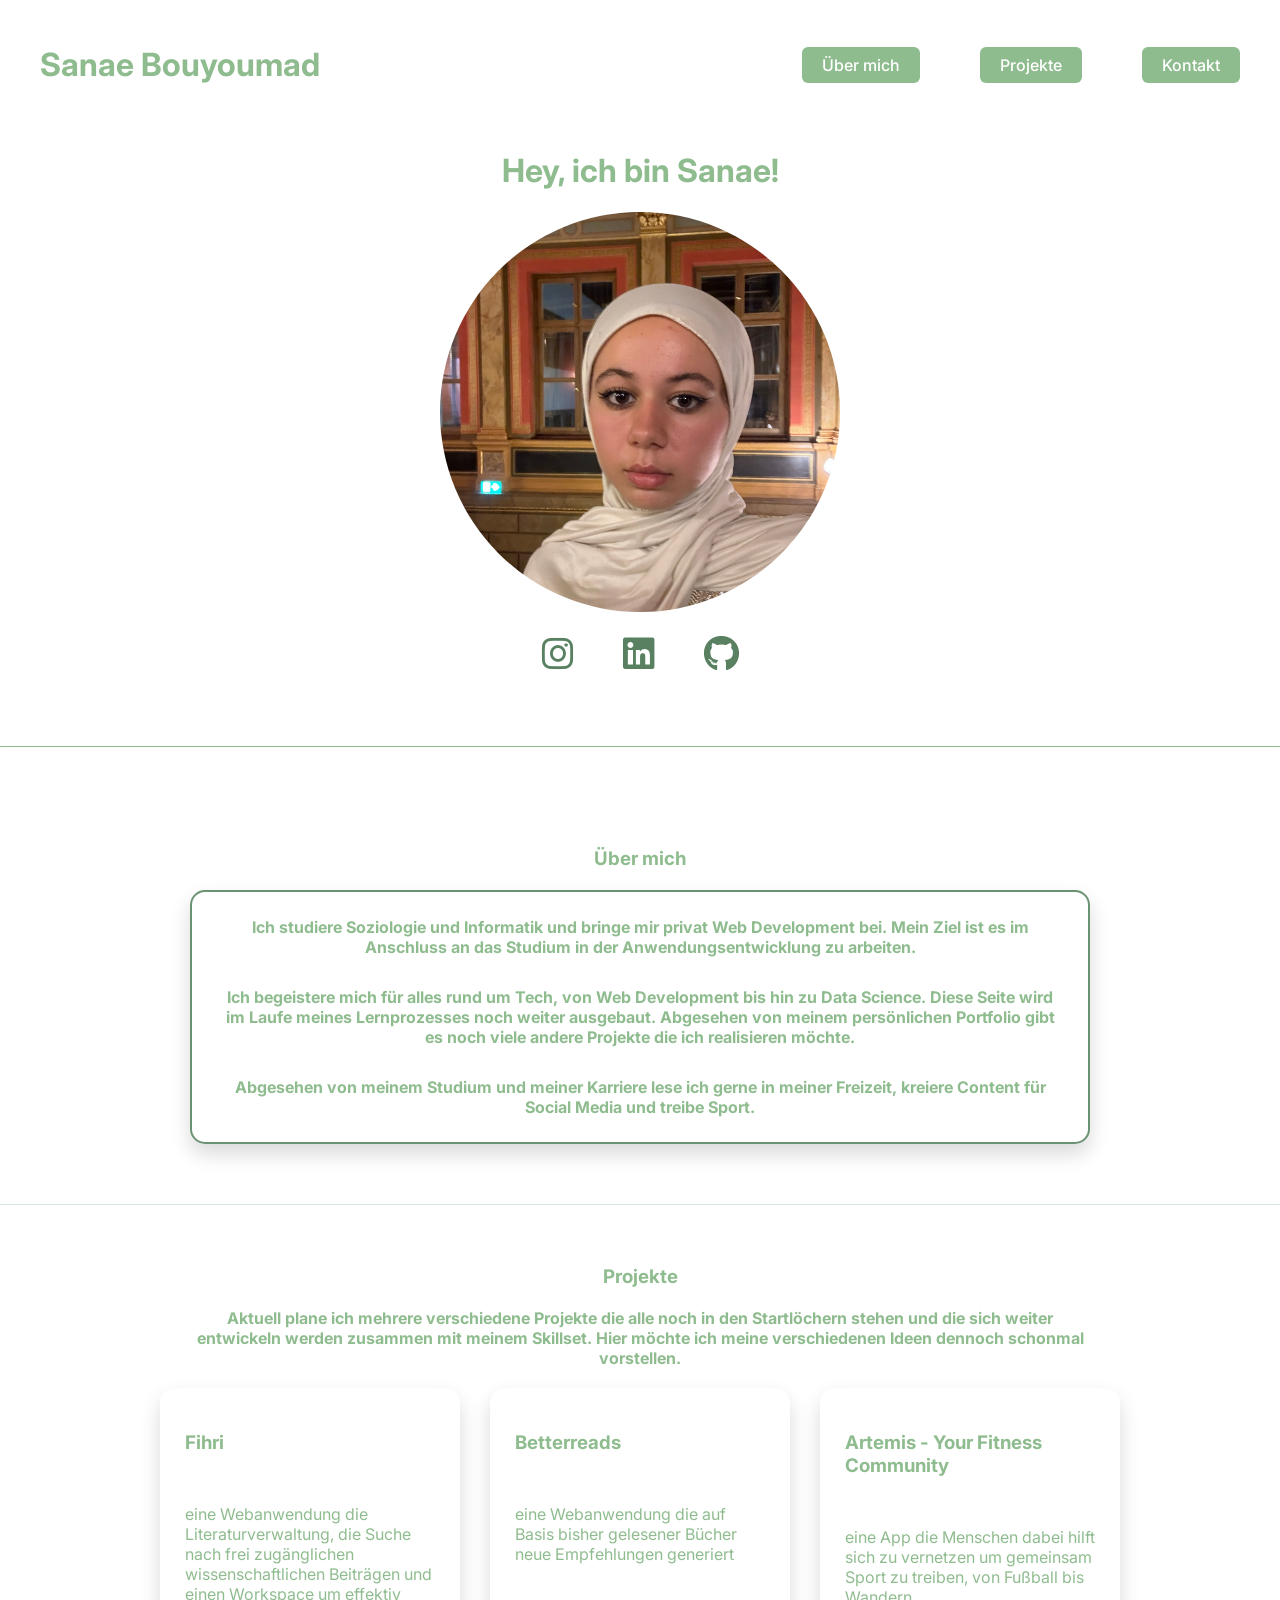
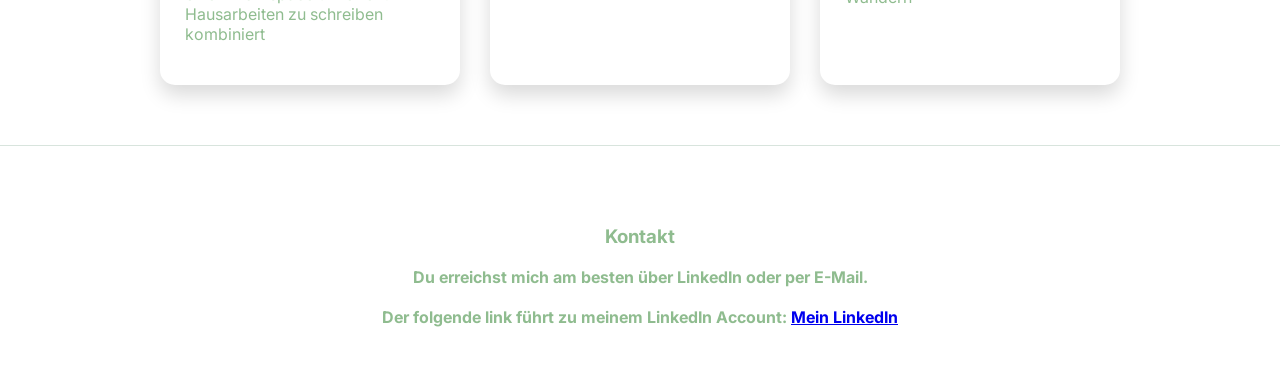
==== index.html @ 38e50672 "Über mich Text geändert" ====
<!DOCTYPE html>
<html lang="en">
<head>
    <meta charset="UTF-8">
    <meta name="viewport" content="width=device-width, initial-scale=1.0">
    <title>Mein Portfolio</title>
    <!-- index.html -->
    <link rel="stylesheet" href="styles.css">
    <link rel="preconnect" href="https://fonts.googleapis.com">
    <link rel="preconnect" href="https://fonts.gstatic.com" crossorigin>
    <link href="https://fonts.googleapis.com/css2?family=Inter:wght@100..900&display=swap" rel="stylesheet">
    <link 
    rel="stylesheet" 
    href="https://cdnjs.cloudflare.com/ajax/libs/font-awesome/6.7.2/css/all.min.css"/>


</head>
<body>
    <div class="header">
        <div> <h1> Sanae Bouyoumad </h1></div>
    <div class="navigation">
        <a href="#ueber-mich"> Über mich </a>
        <a href="#projekte"> Projekte</a> 
        <a href="#kontakt"> Kontakt</a>
    </div> 
    </div>
        <h1 class="center bold"> Hey, ich bin Sanae!</h1> 
      <div class="hero-image">
       <img class="center" src="IMG_0270.JPEG" alt="Mein Bild" width="200"> 
      </div>
    <div class="social-links">
            <a href="https://www.instagram.com/sanae_bouyoumad/" target="_blank">
                <i class="fa-brands fa-instagram"></i>
            </a>
            <a href="https://www.linkedin.com/in/sanae-bouyoumad-3b8702268/" target="_blank">
                <i class="fa-brands fa-linkedin"></i>
            </a>
            <a href="https://github.com/Sanaebyd" target="_blank">
                <i class="fa-brands fa-github"></i>
            </a>
        </div>
        <div class="divider"></div>
    <section id="ueber-mich">
        <h3 class="center section-title"> Über mich </h3>
        <div class="container-bio">
        <p class="bio"> Ich studiere Soziologie und Informatik und bringe mir privat Web Development bei. Mein Ziel ist es im Anschluss an das Studium in der Anwendungsentwicklung zu arbeiten.  </p>
        <p class="bio">Ich begeistere mich für alles rund um Tech, von Web Development bis hin zu Data Science.
            Diese Seite wird im Laufe meines Lernprozesses noch weiter ausgebaut. Abgesehen von meinem persönlichen Portfolio gibt es noch viele andere Projekte die ich realisieren möchte.</p>
        <p class="bio"> Abgesehen von meinem Studium und meiner Karriere lese ich gerne in meiner Freizeit, kreiere Content für Social Media und treibe Sport.</p>
        </div>
    </div>
    </section>
    
    <div id="projekte">
        <h3 class="center bio"> Projekte </h3>
        <p class="center bio"> Aktuell plane ich mehrere verschiedene Projekte die alle noch in den Startlöchern stehen und die sich weiter entwickeln werden zusammen mit meinem Skillset. Hier möchte ich meine verschiedenen Ideen dennoch schonmal vorstellen.</p>
        <section class="cards">
        <article class="card">
            <h3> Fihri</h3>
            <p>eine Webanwendung die Literaturverwaltung, die Suche nach frei zugänglichen wissenschaftlichen Beiträgen und einen Workspace um effektiv Hausarbeiten zu schreiben kombiniert</p>
        </article>
        <article class="card">
        <h3>Betterreads</h3>
        <p>eine Webanwendung die auf Basis bisher gelesener Bücher neue Empfehlungen generiert</p>
        </article>
        <article class="card">
         <h3>Artemis - Your Fitness Community</h3> 
         <p>eine App die Menschen dabei hilft sich zu vernetzen um gemeinsam Sport zu treiben, von Fußball bis Wandern</p>
        </article>
        </section>
    </div>
    <div id="kontakt">
    <h3 class="center bold">Kontakt</h3>
    <p class="center bio">Du erreichst mich am besten über LinkedIn oder per E-Mail.</p>
    <p class="center bio">Der folgende link führt zu meinem LinkedIn Account: <a href= "https://www.linkedin.com/in/sanae-bouyoumad-3b8702268/"> Mein LinkedIn </a> </p>
</div>
</body>
</html>
---- styles.css ----
* {
  box-sizing: border-box;
}

html {
  scroll-behavior: smooth;
}

body {
  color: darkseagreen;
  font-family: "Inter", sans-serif;
  margin: 0;
}

.center {
  text-align: center;
}

.bold,
.center.bold {
  font-weight: bold;
}

img.center {
  display: block;
  margin: 0 auto;
  width: 400px;
  height: 400px;
  border-radius: 50%;
  object-fit: cover;
}

.header {
  display: flex;
  justify-content: space-between;
  align-items: center;
  padding: 24px 40px;
}

.navigation {
  display: flex;
  gap: 60px;
}

.navigation a,
.navigation a:visited {
  color: white;
  background-color: darkseagreen;
  padding: 8px 20px;
  border-radius: 6px;
  text-decoration: none;
  font-weight: 500;
}

.navigation a:hover {
  background-color: #6b9373;
}

.center.bio {
  max-width: 900px;
  margin: 0 auto;
  font-weight: bold;
  margin-bottom: 20px;
}

/* Abschnitte: jeder wirkt wie ein eigener Block */

#ueber-mich,
#projekte,
#kontakt {
  padding: 60px 20px;
  
}


#projekte,
#kontakt {
  border-top: 1px solid #d8e4dd;
}


#ueber-mich > *:last-child,
#projekte > *:last-child,
#kontakt > *:last-child {
  margin-bottom: 0;
}

.container-bio {
  display: flex;
  align-items: center;
  flex-direction: column;
  gap: 30px;
  max-width: 900px;
  margin: 0 auto;
  justify-content: space-evenly;
  border:2px solid #6b9373;
  padding: 25px;
  box-shadow: 0 10px 20px rgba(0,0,0,0.15);
  border-radius: 15px;
}

.bio {
  flex: 2;
  font-weight: bold;
  text-align: center;
}




.section-title{
  text-align: center;
  margin: 0 0 20px 0;
}


#ueber-mich h2,
#ueber-mich p,
#ueber-mich .bio {
  margin: 0;
}
.hero-image {
  margin-bottom: 20px;
}
.cards {
  display:flex;
  gap: 30px;
  justify-content: center;
  flex-wrap: wrap;
}
.card {
  width: 300px;
  padding: 25px;
  background: white;
  border-radius: 15px;
  box-shadow: 0 10px 20px rgba(0,0,0,0.15);
  display: flex;
  flex-direction: column;
  gap: 15px;
}

.card .h3{
  justify-content: center;
}

.social-links {
    font-size: 2.25rem;
}

.social-links a {
    padding: 0;
    margin: 0 0.75rem;
}

.social-links a i {
    transition: transform 0.3s, color 0.3s;
}

.social-links a:hover i {
    color: #a5d6b0;
    transform: scale(1.2);
}

.social-links i {
    color: #588061;
    font-weight: 500;
}

.social-links{
  display: flex;
  justify-content: center;
  gap: 25px;
  margin-top: 20px;
  margin-bottom: 70px;
}

.divider {
  width: 100%;
  height: 1px;
  background: darkseagreen;
  border-radius: 10px;
  margin: 40px auto;
}
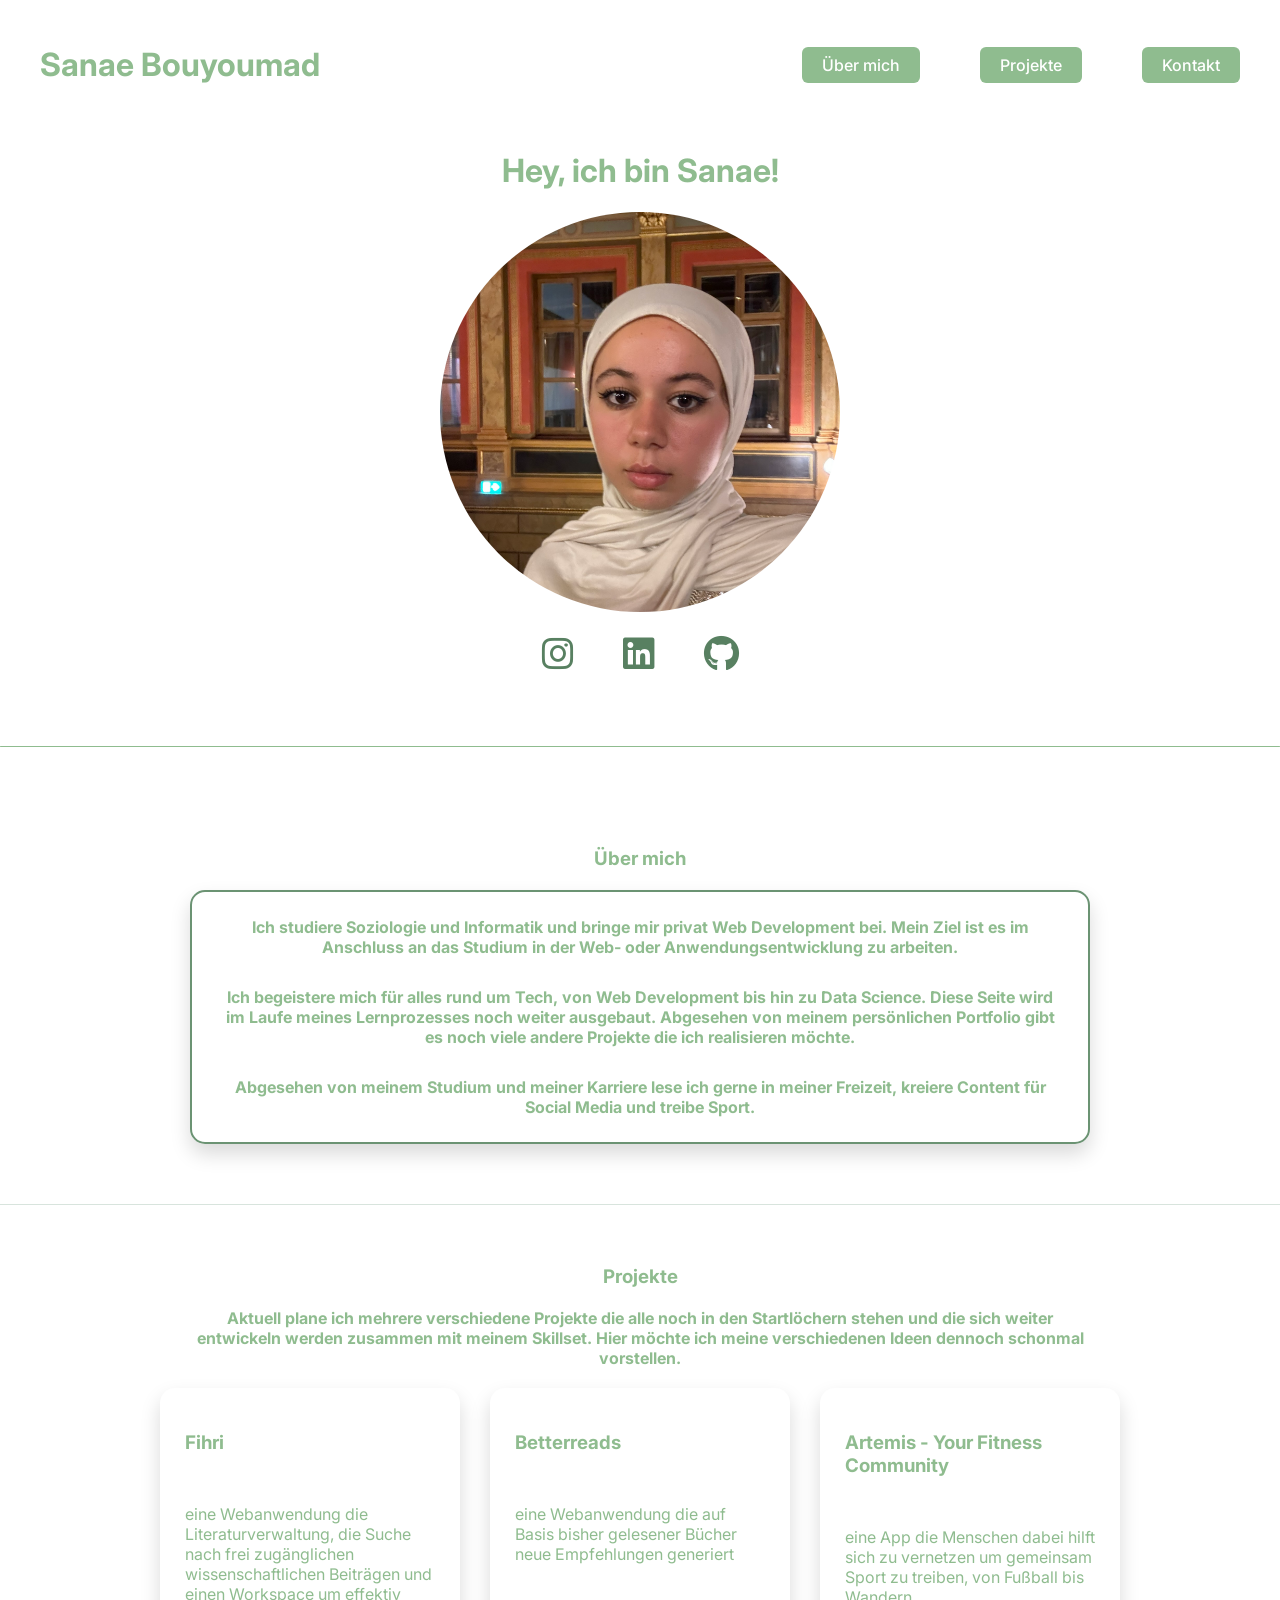
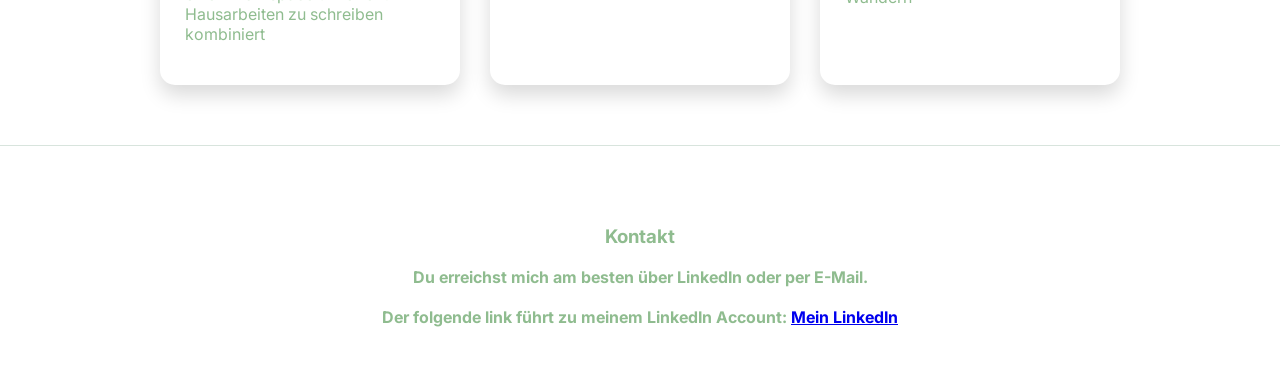
==== commit 5f6513f1: "Bio text  korrigiert" ====
--- a/index.html
+++ b/index.html
@@ -43,7 +43,7 @@
     <section id="ueber-mich">
         <h3 class="center section-title"> Über mich </h3>
         <div class="container-bio">
-        <p class="bio"> Ich studiere Soziologie und Informatik und bringe mir privat Web Development bei. Mein Ziel ist es im Anschluss an das Studium in der Anwendungsentwicklung zu arbeiten.  </p>
+        <p class="bio"> Ich studiere Soziologie und Informatik und bringe mir privat Web Development bei. Mein Ziel ist es im Anschluss an das Studium in der Web- oder Anwendungsentwicklung zu arbeiten.  </p>
         <p class="bio">Ich begeistere mich für alles rund um Tech, von Web Development bis hin zu Data Science.
             Diese Seite wird im Laufe meines Lernprozesses noch weiter ausgebaut. Abgesehen von meinem persönlichen Portfolio gibt es noch viele andere Projekte die ich realisieren möchte.</p>
         <p class="bio"> Abgesehen von meinem Studium und meiner Karriere lese ich gerne in meiner Freizeit, kreiere Content für Social Media und treibe Sport.</p>
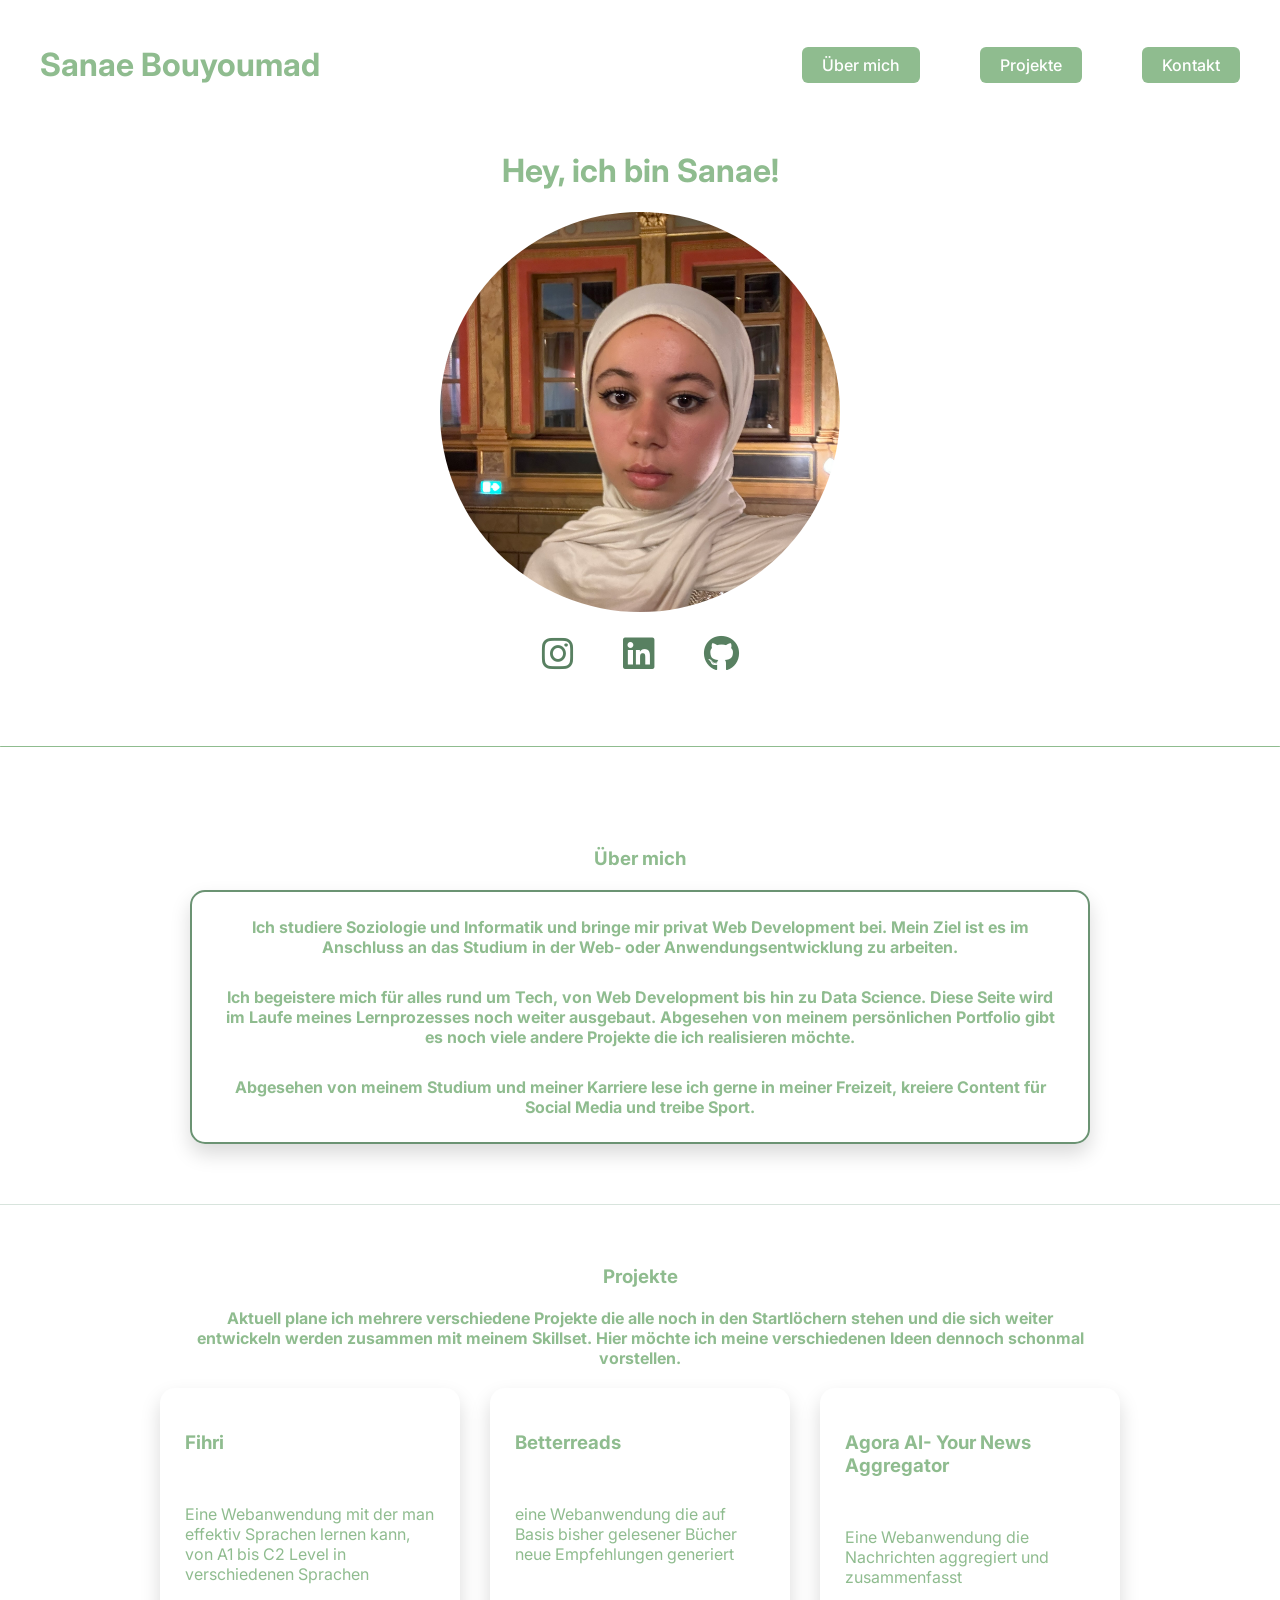
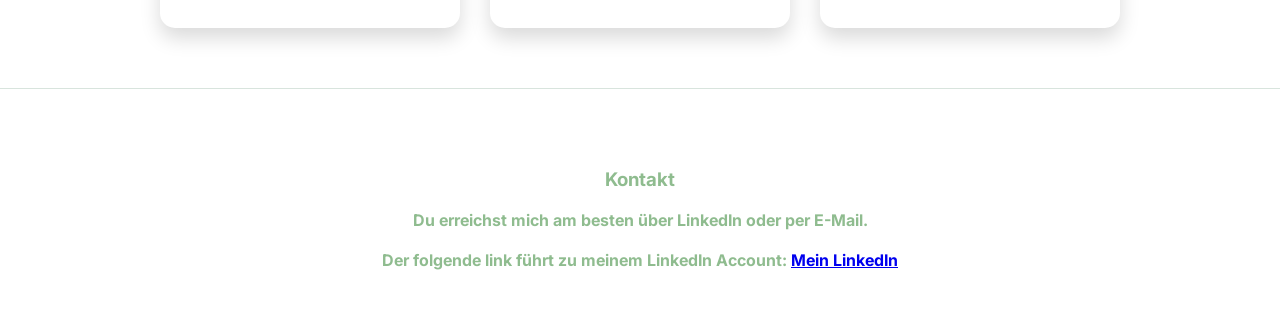
==== commit aefe4447: "Projektübersicht aktualisiert" ====
--- a/index.html
+++ b/index.html
@@ -57,15 +57,15 @@
         <section class="cards">
         <article class="card">
             <h3> Fihri</h3>
-            <p>eine Webanwendung die Literaturverwaltung, die Suche nach frei zugänglichen wissenschaftlichen Beiträgen und einen Workspace um effektiv Hausarbeiten zu schreiben kombiniert</p>
+            <p>Eine Webanwendung mit der man effektiv Sprachen lernen kann, von A1 bis C2 Level in verschiedenen Sprachen</p>
         </article>
         <article class="card">
         <h3>Betterreads</h3>
         <p>eine Webanwendung die auf Basis bisher gelesener Bücher neue Empfehlungen generiert</p>
         </article>
         <article class="card">
-         <h3>Artemis - Your Fitness Community</h3> 
-         <p>eine App die Menschen dabei hilft sich zu vernetzen um gemeinsam Sport zu treiben, von Fußball bis Wandern</p>
+         <h3>Agora AI- Your News Aggregator</h3> 
+         <p>Eine Webanwendung die Nachrichten aggregiert und zusammenfasst</p>
         </article>
         </section>
     </div>
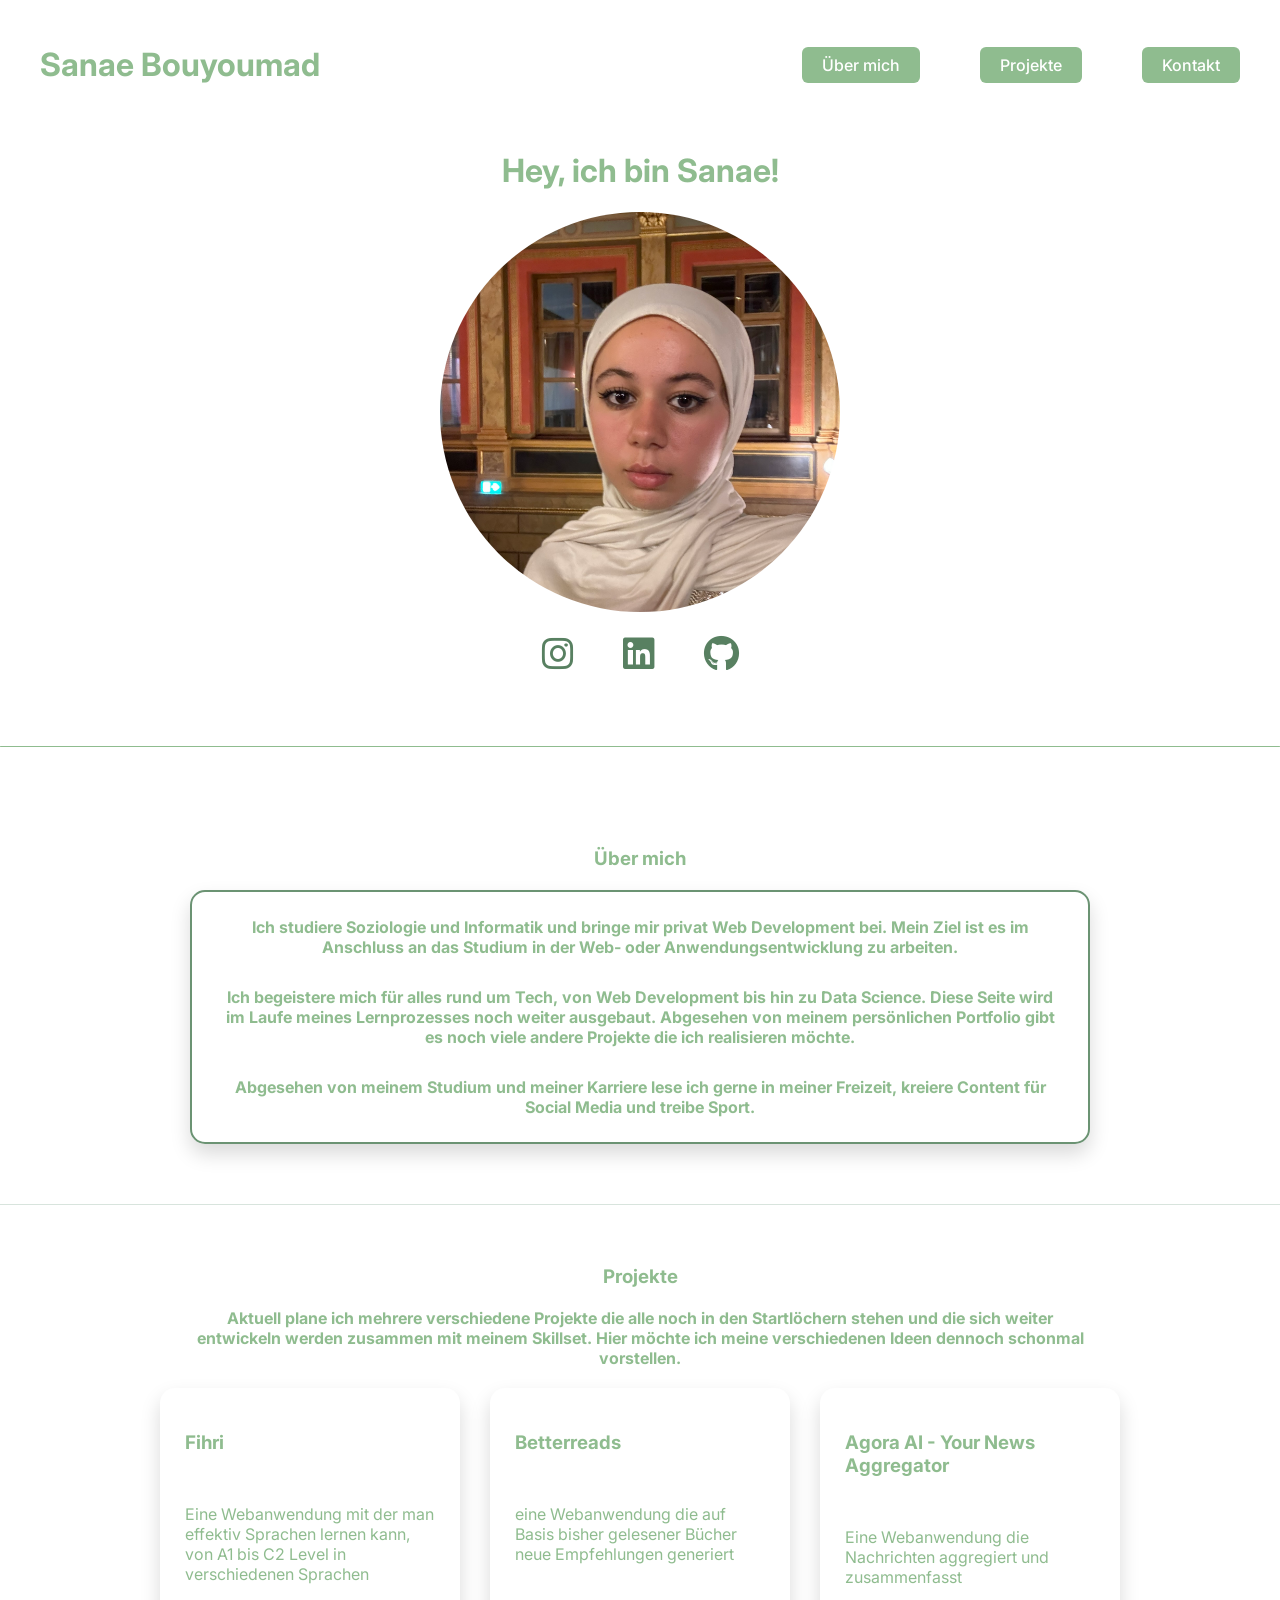
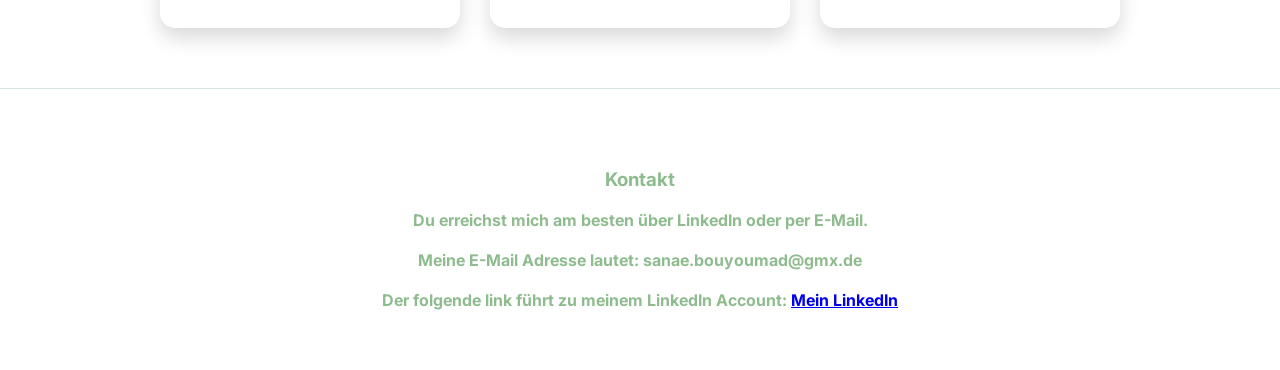
==== commit f43f2ca7: "Konaktinfos aktualisiert" ====
--- a/index.html
+++ b/index.html
@@ -64,7 +64,7 @@
         <p>eine Webanwendung die auf Basis bisher gelesener Bücher neue Empfehlungen generiert</p>
         </article>
         <article class="card">
-         <h3>Agora AI- Your News Aggregator</h3> 
+         <h3>Agora AI - Your News Aggregator</h3> 
          <p>Eine Webanwendung die Nachrichten aggregiert und zusammenfasst</p>
         </article>
         </section>
@@ -72,6 +72,7 @@
     <div id="kontakt">
     <h3 class="center bold">Kontakt</h3>
     <p class="center bio">Du erreichst mich am besten über LinkedIn oder per E-Mail.</p>
+    <p class="center bio">Meine E-Mail Adresse lautet: sanae.bouyoumad@gmx.de</p>
     <p class="center bio">Der folgende link führt zu meinem LinkedIn Account: <a href= "https://www.linkedin.com/in/sanae-bouyoumad-3b8702268/"> Mein LinkedIn </a> </p>
 </div>
 </body>
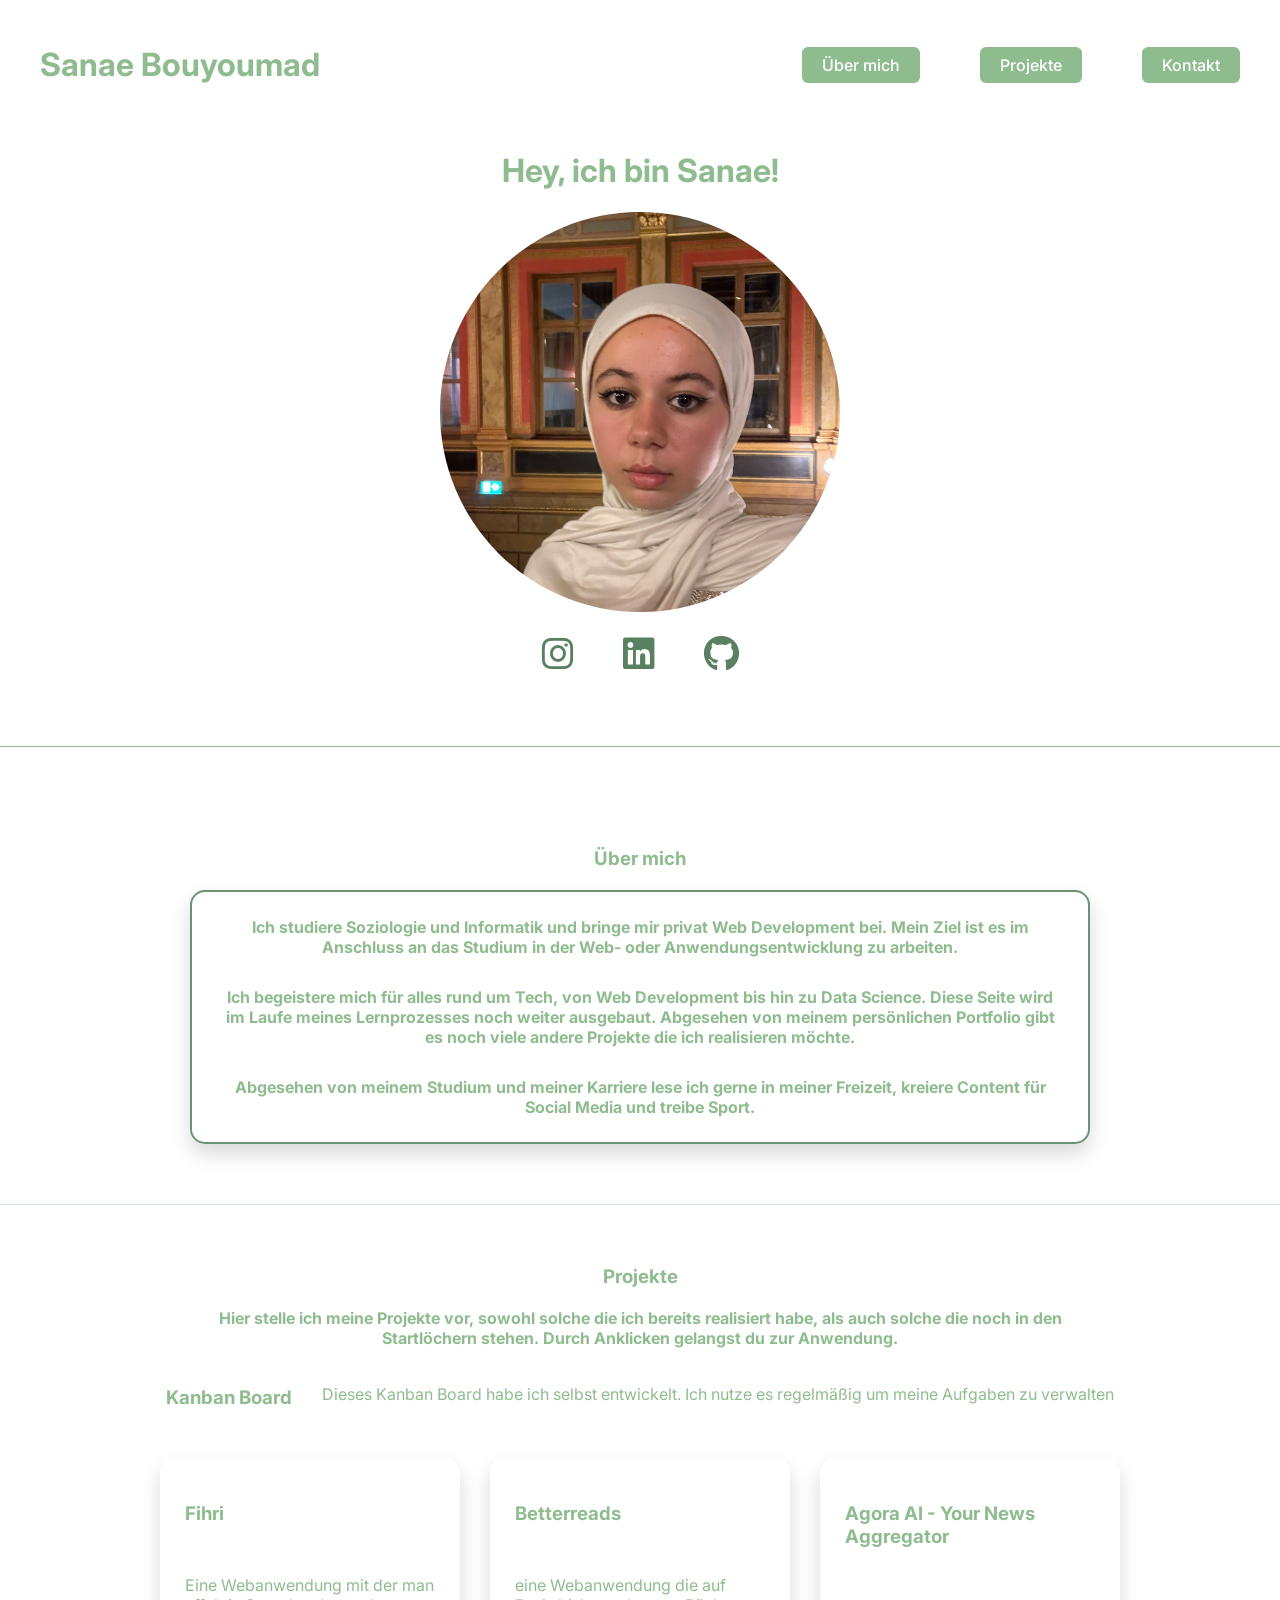
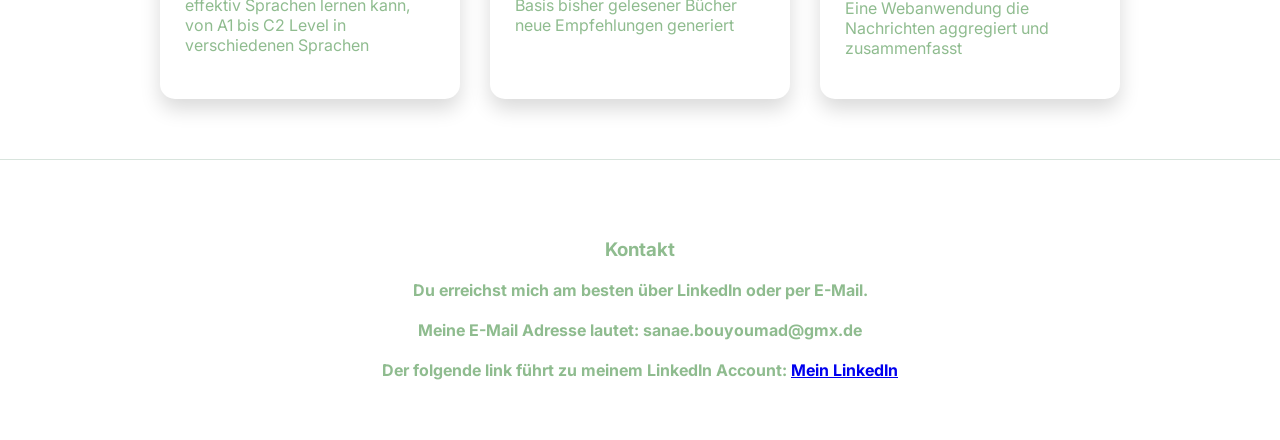
==== commit 18e9b827: "Projektkarte hinzugefügt" ====
--- a/index.html
+++ b/index.html
@@ -53,8 +53,12 @@
     
     <div id="projekte">
         <h3 class="center bio"> Projekte </h3>
-        <p class="center bio"> Aktuell plane ich mehrere verschiedene Projekte die alle noch in den Startlöchern stehen und die sich weiter entwickeln werden zusammen mit meinem Skillset. Hier möchte ich meine verschiedenen Ideen dennoch schonmal vorstellen.</p>
+        <p class="center bio"> Hier stelle ich meine Projekte vor, sowohl solche die ich bereits realisiert habe, als auch solche die noch in den Startlöchern stehen. Durch Anklicken gelangst du zur Anwendung.</p>
         <section class="cards">
+        <article class="cards"> 
+            <h3> Kanban Board</h3>
+            <p> Dieses Kanban Board habe ich selbst entwickelt. Ich nutze es regelmäßig um meine Aufgaben zu verwalten</p>
+        </article>
         <article class="card">
             <h3> Fihri</h3>
             <p>Eine Webanwendung mit der man effektiv Sprachen lernen kann, von A1 bis C2 Level in verschiedenen Sprachen</p>
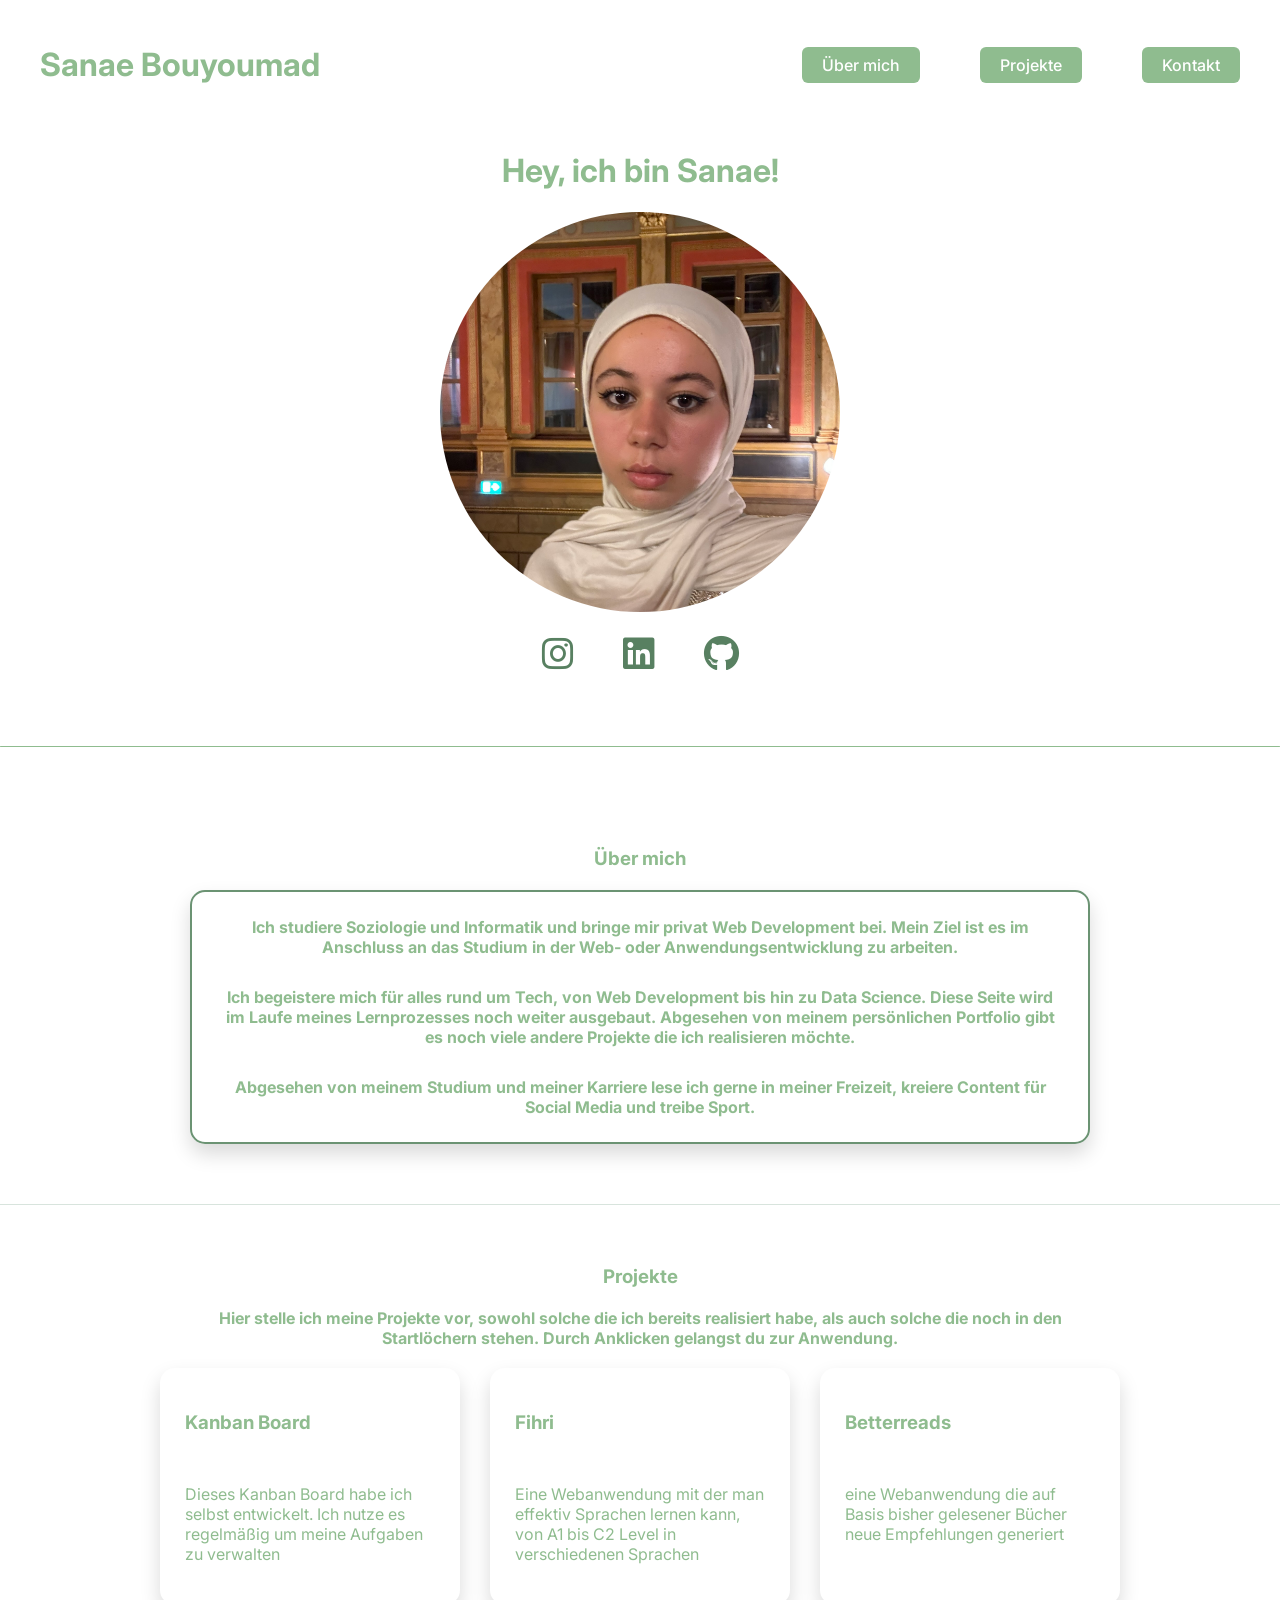
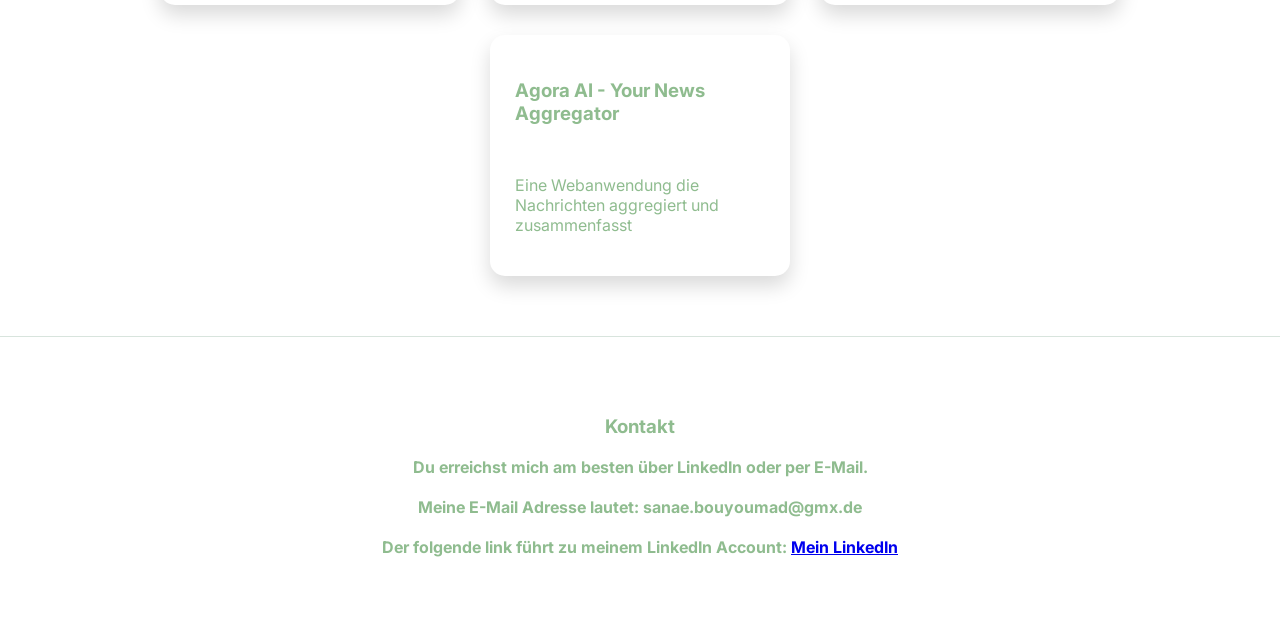
==== commit a07557da: "Fehler bei projektkarte behoben" ====
--- a/index.html
+++ b/index.html
@@ -55,7 +55,7 @@
         <h3 class="center bio"> Projekte </h3>
         <p class="center bio"> Hier stelle ich meine Projekte vor, sowohl solche die ich bereits realisiert habe, als auch solche die noch in den Startlöchern stehen. Durch Anklicken gelangst du zur Anwendung.</p>
         <section class="cards">
-        <article class="cards"> 
+        <article class="card"> 
             <h3> Kanban Board</h3>
             <p> Dieses Kanban Board habe ich selbst entwickelt. Ich nutze es regelmäßig um meine Aufgaben zu verwalten</p>
         </article>
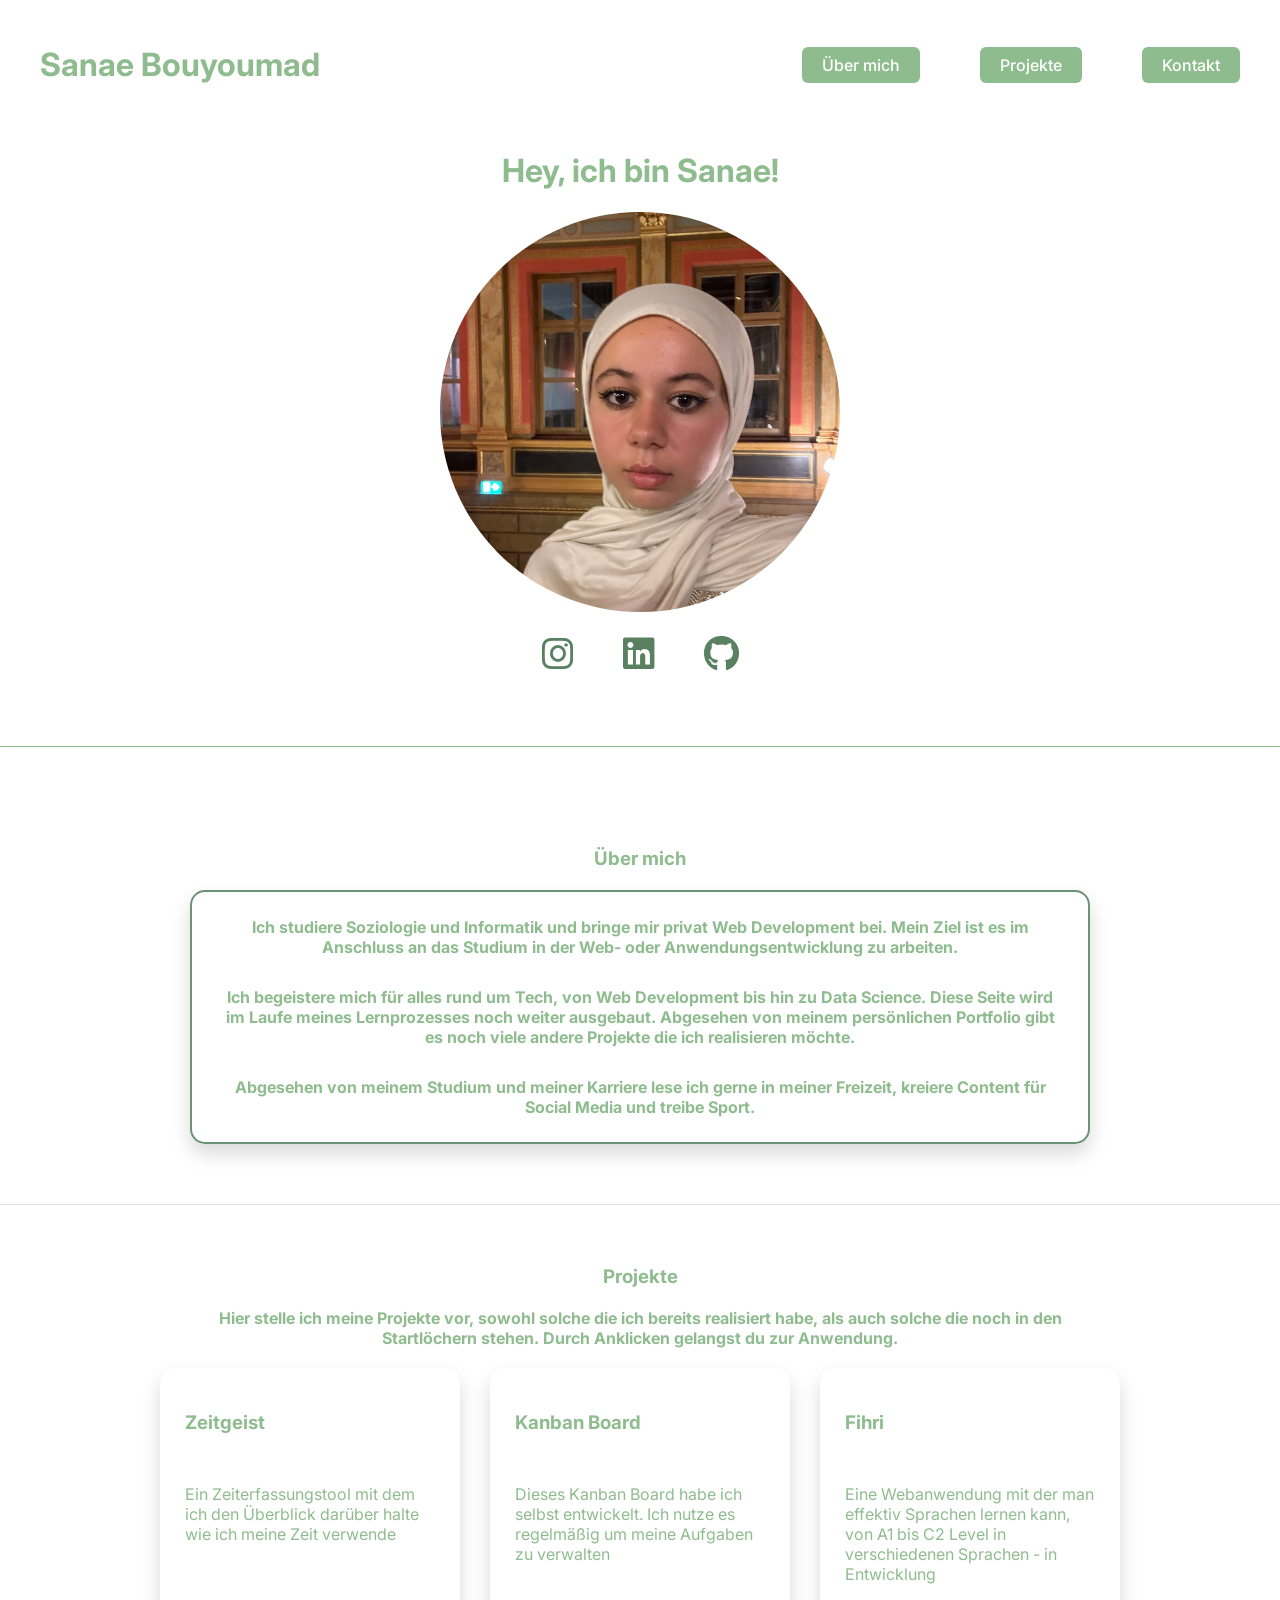
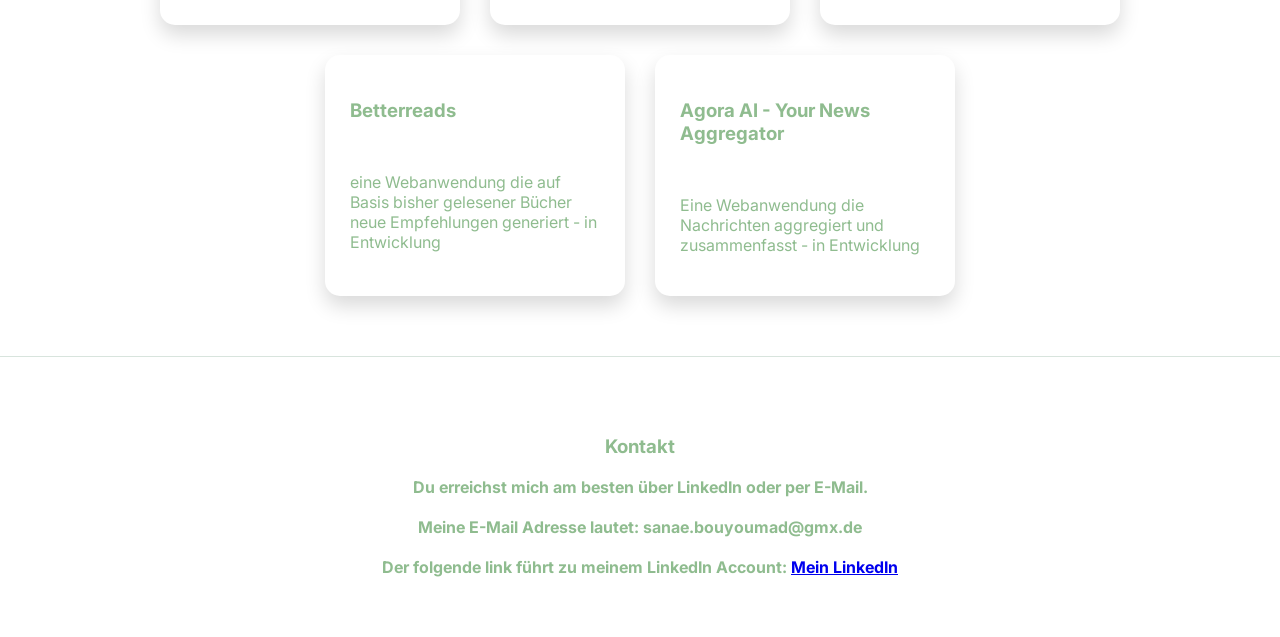
==== commit 7dfa2228: "Projektkarte hinzugefügt" ====
--- a/index.html
+++ b/index.html
@@ -56,20 +56,24 @@
         <p class="center bio"> Hier stelle ich meine Projekte vor, sowohl solche die ich bereits realisiert habe, als auch solche die noch in den Startlöchern stehen. Durch Anklicken gelangst du zur Anwendung.</p>
         <section class="cards">
         <article class="card"> 
+            <h3> Zeitgeist </h3>
+            <p> Ein Zeiterfassungstool mit dem ich den Überblick darüber halte wie ich meine Zeit verwende</p>
+        </article>
+        <article class="card"> 
             <h3> Kanban Board</h3>
             <p> Dieses Kanban Board habe ich selbst entwickelt. Ich nutze es regelmäßig um meine Aufgaben zu verwalten</p>
         </article>
         <article class="card">
             <h3> Fihri</h3>
-            <p>Eine Webanwendung mit der man effektiv Sprachen lernen kann, von A1 bis C2 Level in verschiedenen Sprachen</p>
+            <p>Eine Webanwendung mit der man effektiv Sprachen lernen kann, von A1 bis C2 Level in verschiedenen Sprachen - in Entwicklung</p>
         </article>
         <article class="card">
         <h3>Betterreads</h3>
-        <p>eine Webanwendung die auf Basis bisher gelesener Bücher neue Empfehlungen generiert</p>
+        <p>eine Webanwendung die auf Basis bisher gelesener Bücher neue Empfehlungen generiert - in Entwicklung </p>
         </article>
         <article class="card">
          <h3>Agora AI - Your News Aggregator</h3> 
-         <p>Eine Webanwendung die Nachrichten aggregiert und zusammenfasst</p>
+         <p>Eine Webanwendung die Nachrichten aggregiert und zusammenfasst - in Entwicklung </p>
         </article>
         </section>
     </div>
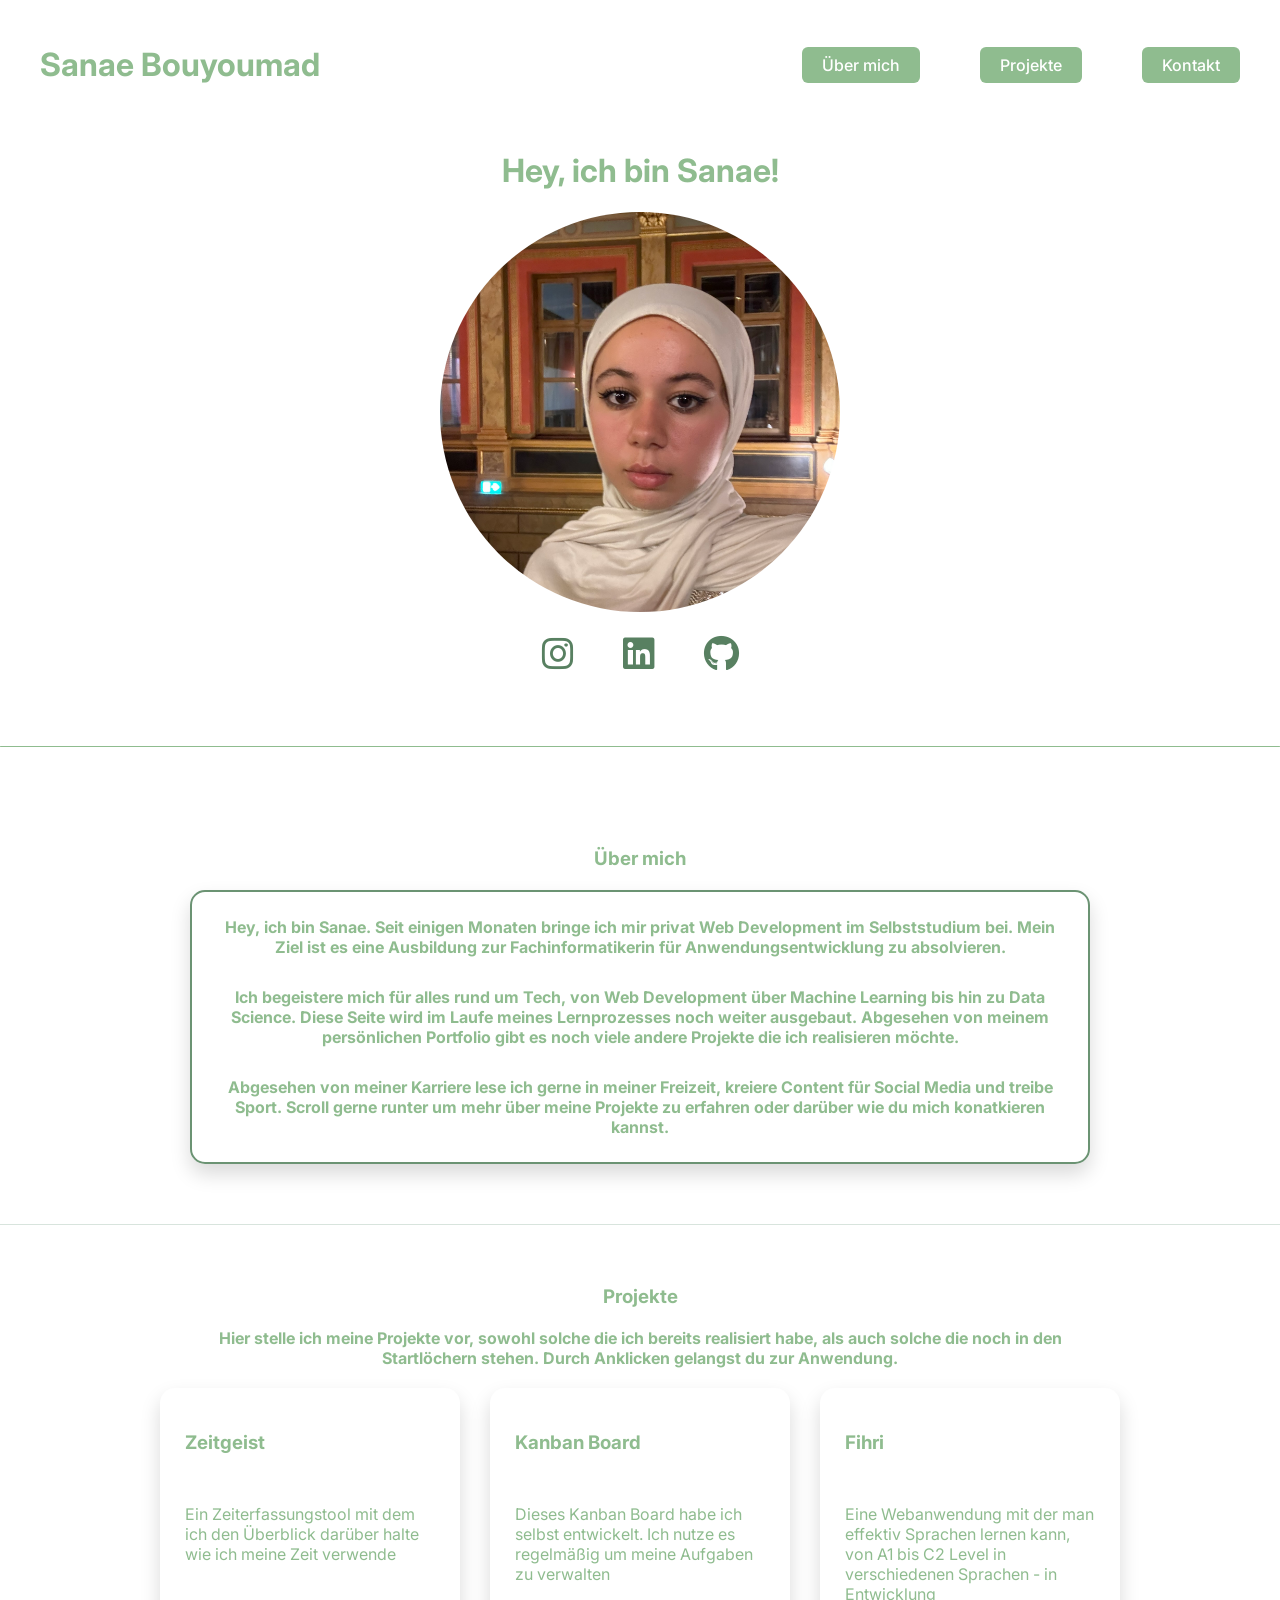
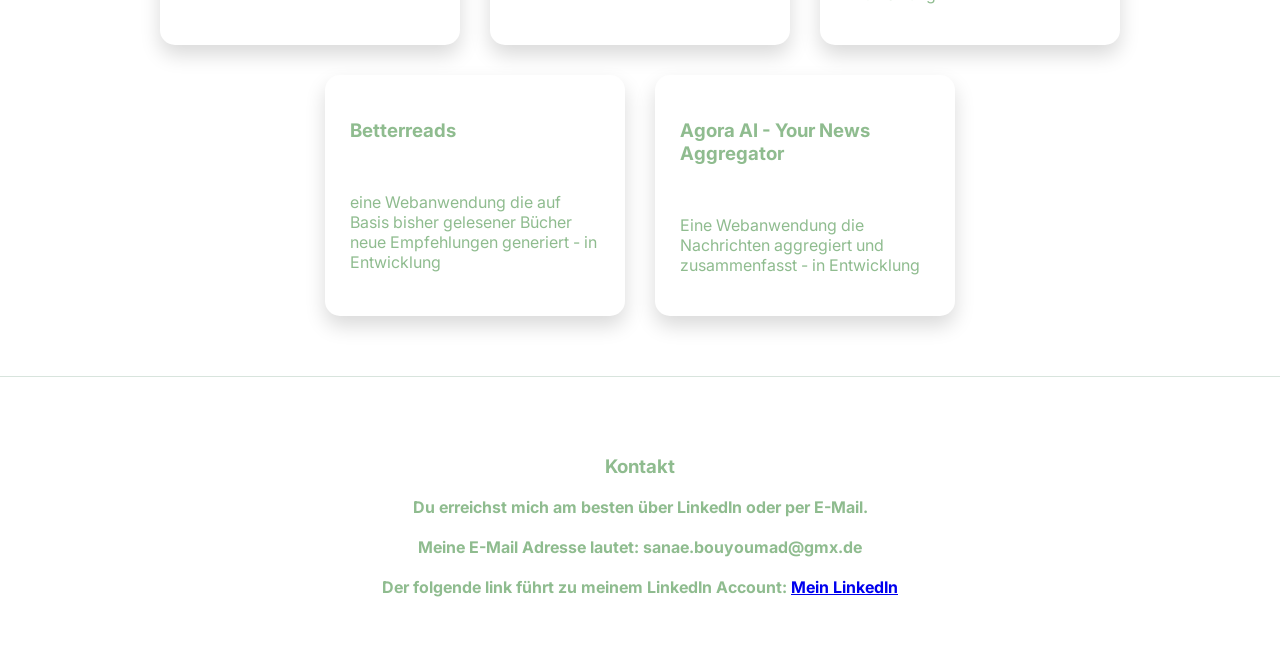
==== commit ecd45b32: "Bio aktualisiert" ====
--- a/index.html
+++ b/index.html
@@ -43,10 +43,10 @@
     <section id="ueber-mich">
         <h3 class="center section-title"> Über mich </h3>
         <div class="container-bio">
-        <p class="bio"> Ich studiere Soziologie und Informatik und bringe mir privat Web Development bei. Mein Ziel ist es im Anschluss an das Studium in der Web- oder Anwendungsentwicklung zu arbeiten.  </p>
-        <p class="bio">Ich begeistere mich für alles rund um Tech, von Web Development bis hin zu Data Science.
+        <p class="bio"> Hey, ich bin Sanae. Seit einigen Monaten bringe ich mir privat Web Development im Selbststudium bei. Mein Ziel ist es eine Ausbildung zur Fachinformatikerin für Anwendungsentwicklung zu absolvieren.  </p>
+        <p class="bio">Ich begeistere mich für alles rund um Tech, von Web Development über Machine Learning bis hin zu Data Science.
             Diese Seite wird im Laufe meines Lernprozesses noch weiter ausgebaut. Abgesehen von meinem persönlichen Portfolio gibt es noch viele andere Projekte die ich realisieren möchte.</p>
-        <p class="bio"> Abgesehen von meinem Studium und meiner Karriere lese ich gerne in meiner Freizeit, kreiere Content für Social Media und treibe Sport.</p>
+        <p class="bio"> Abgesehen von meiner Karriere lese ich gerne in meiner Freizeit, kreiere Content für Social Media und treibe Sport. Scroll gerne runter um mehr über meine Projekte zu erfahren oder darüber wie du mich konatkieren kannst.</p>
         </div>
     </div>
     </section>
